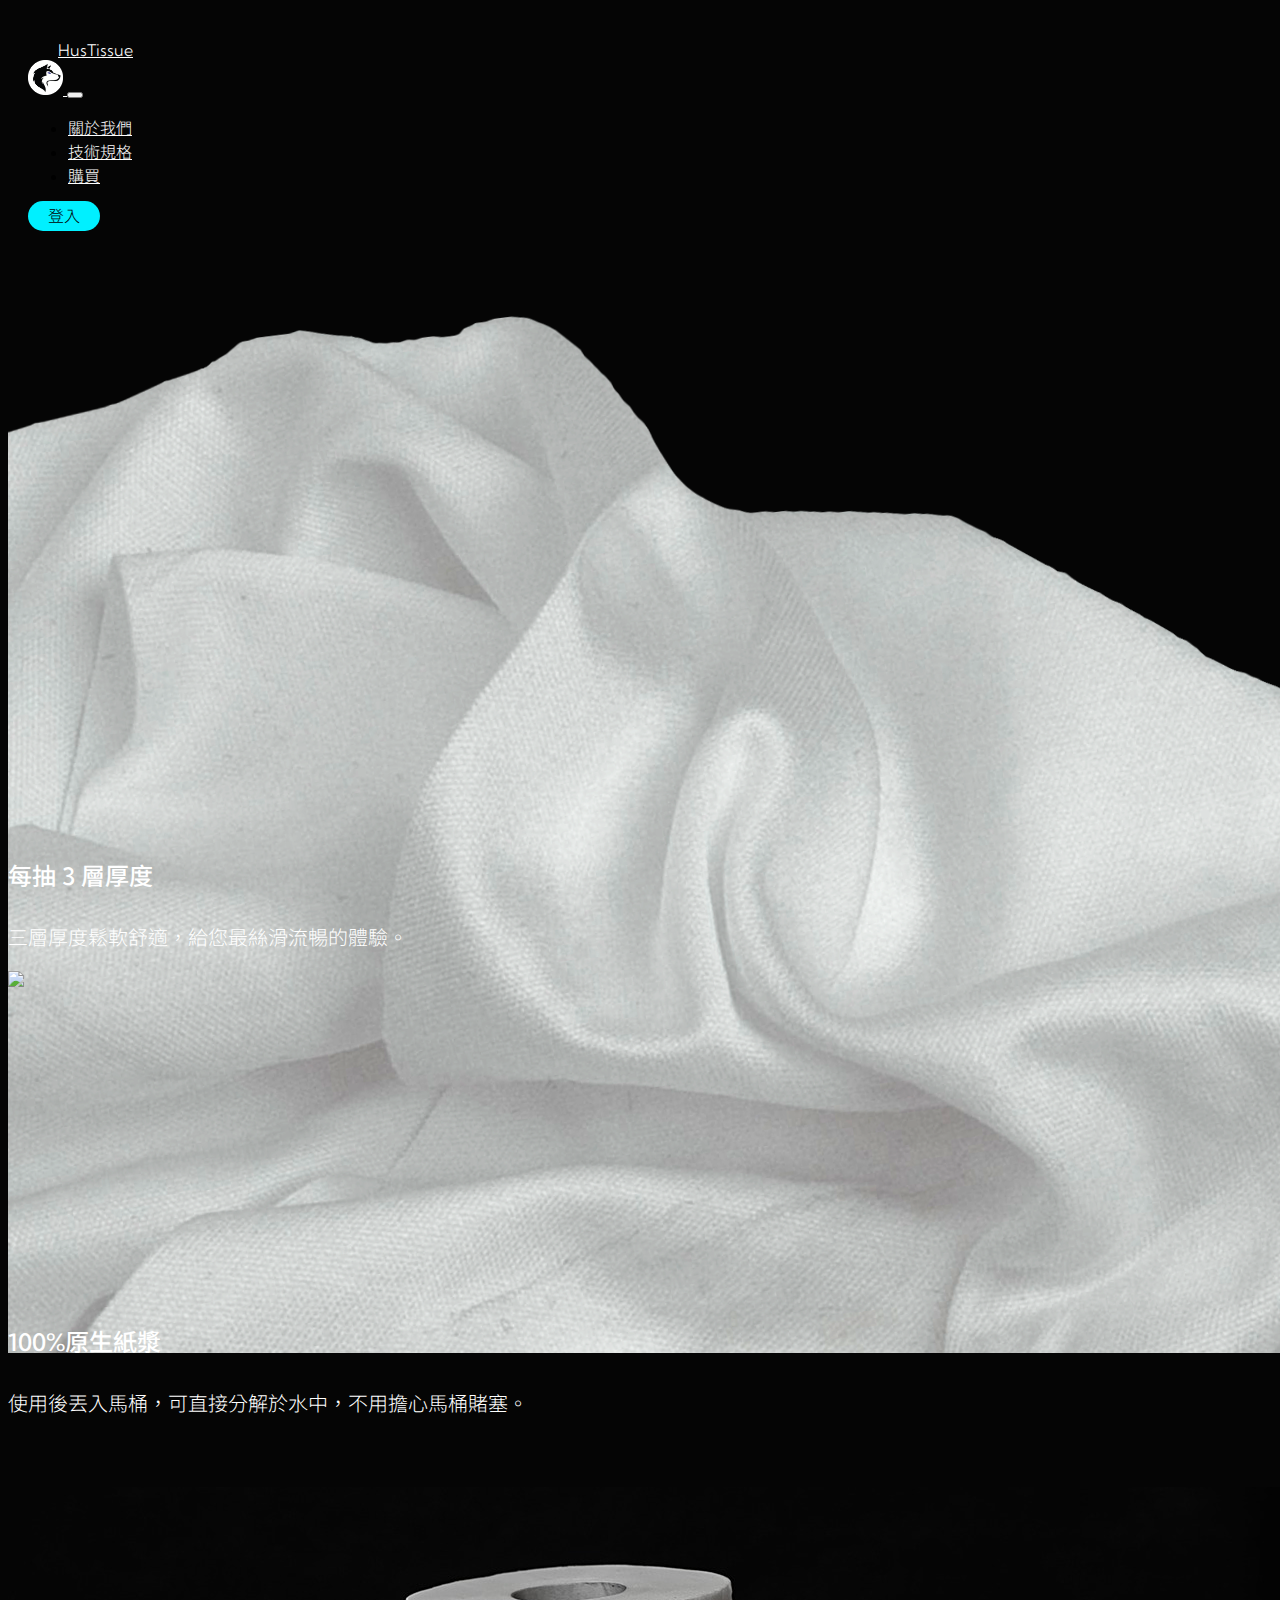
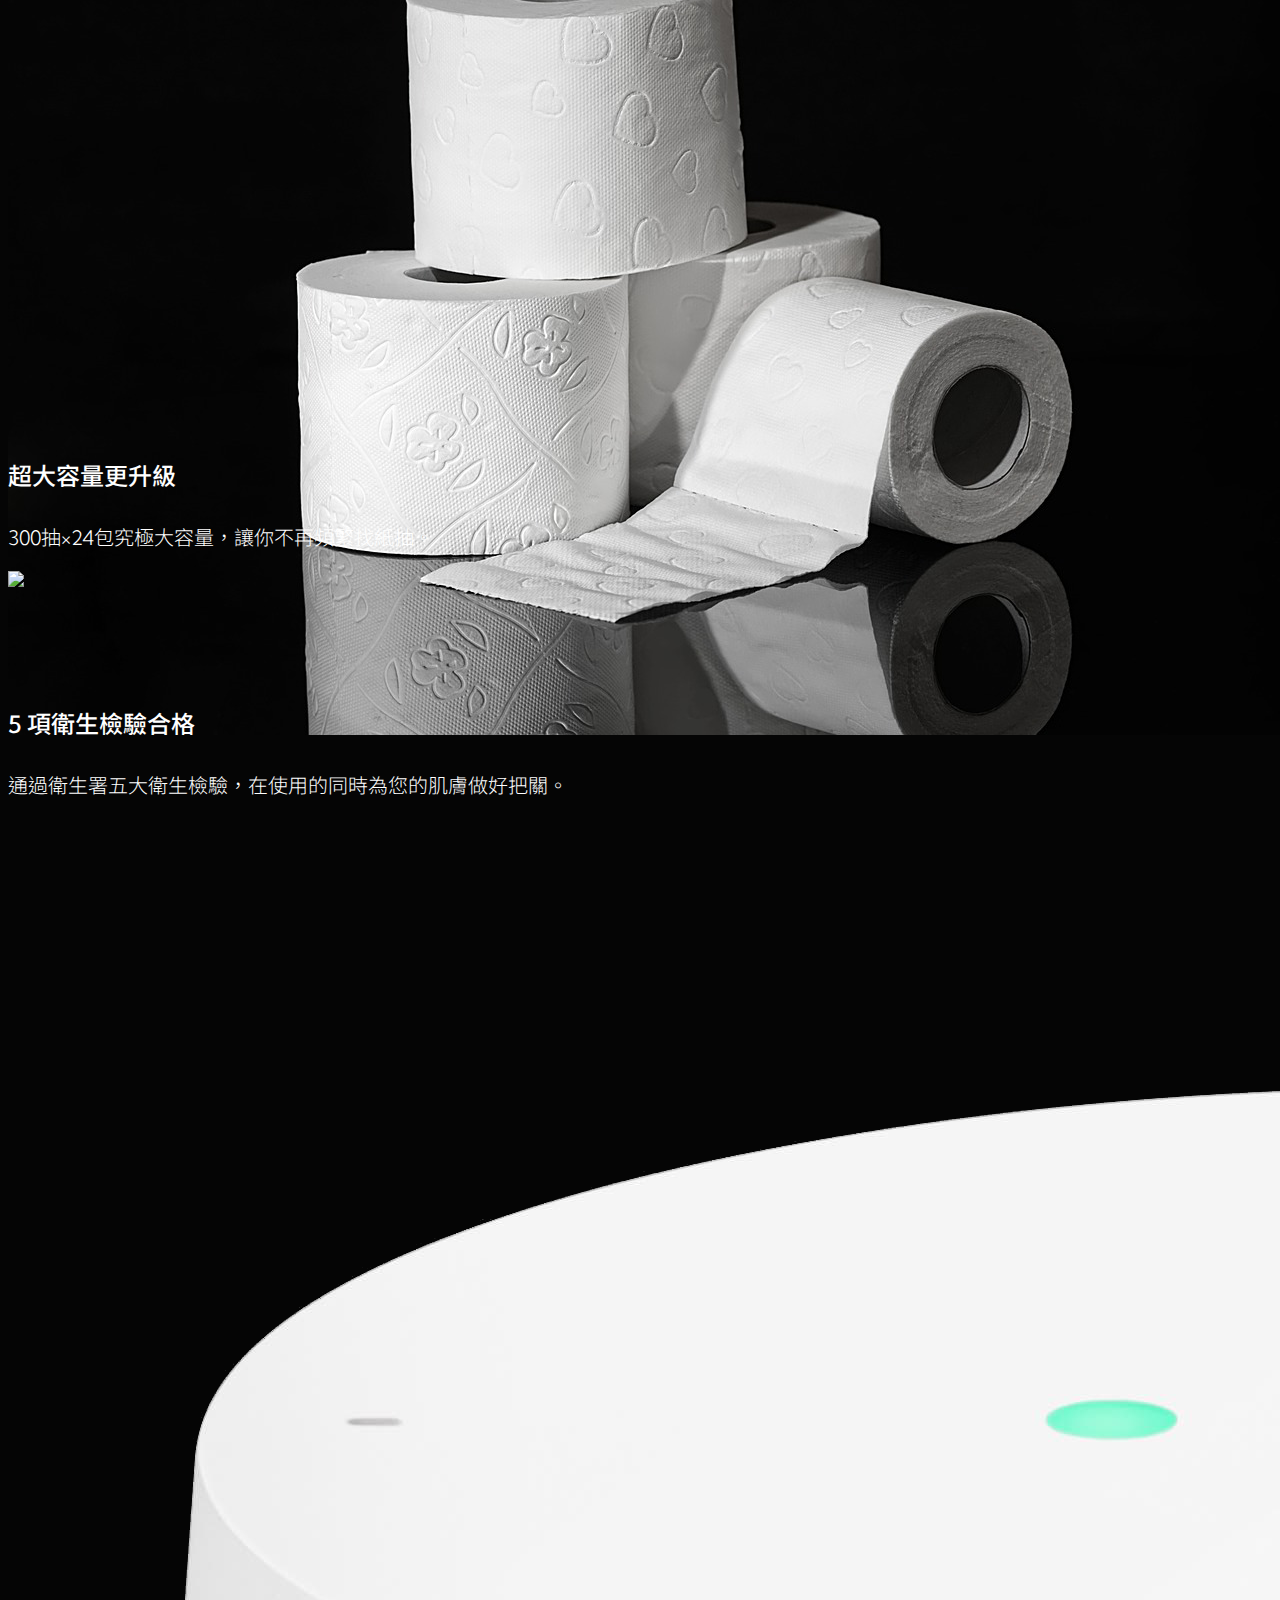
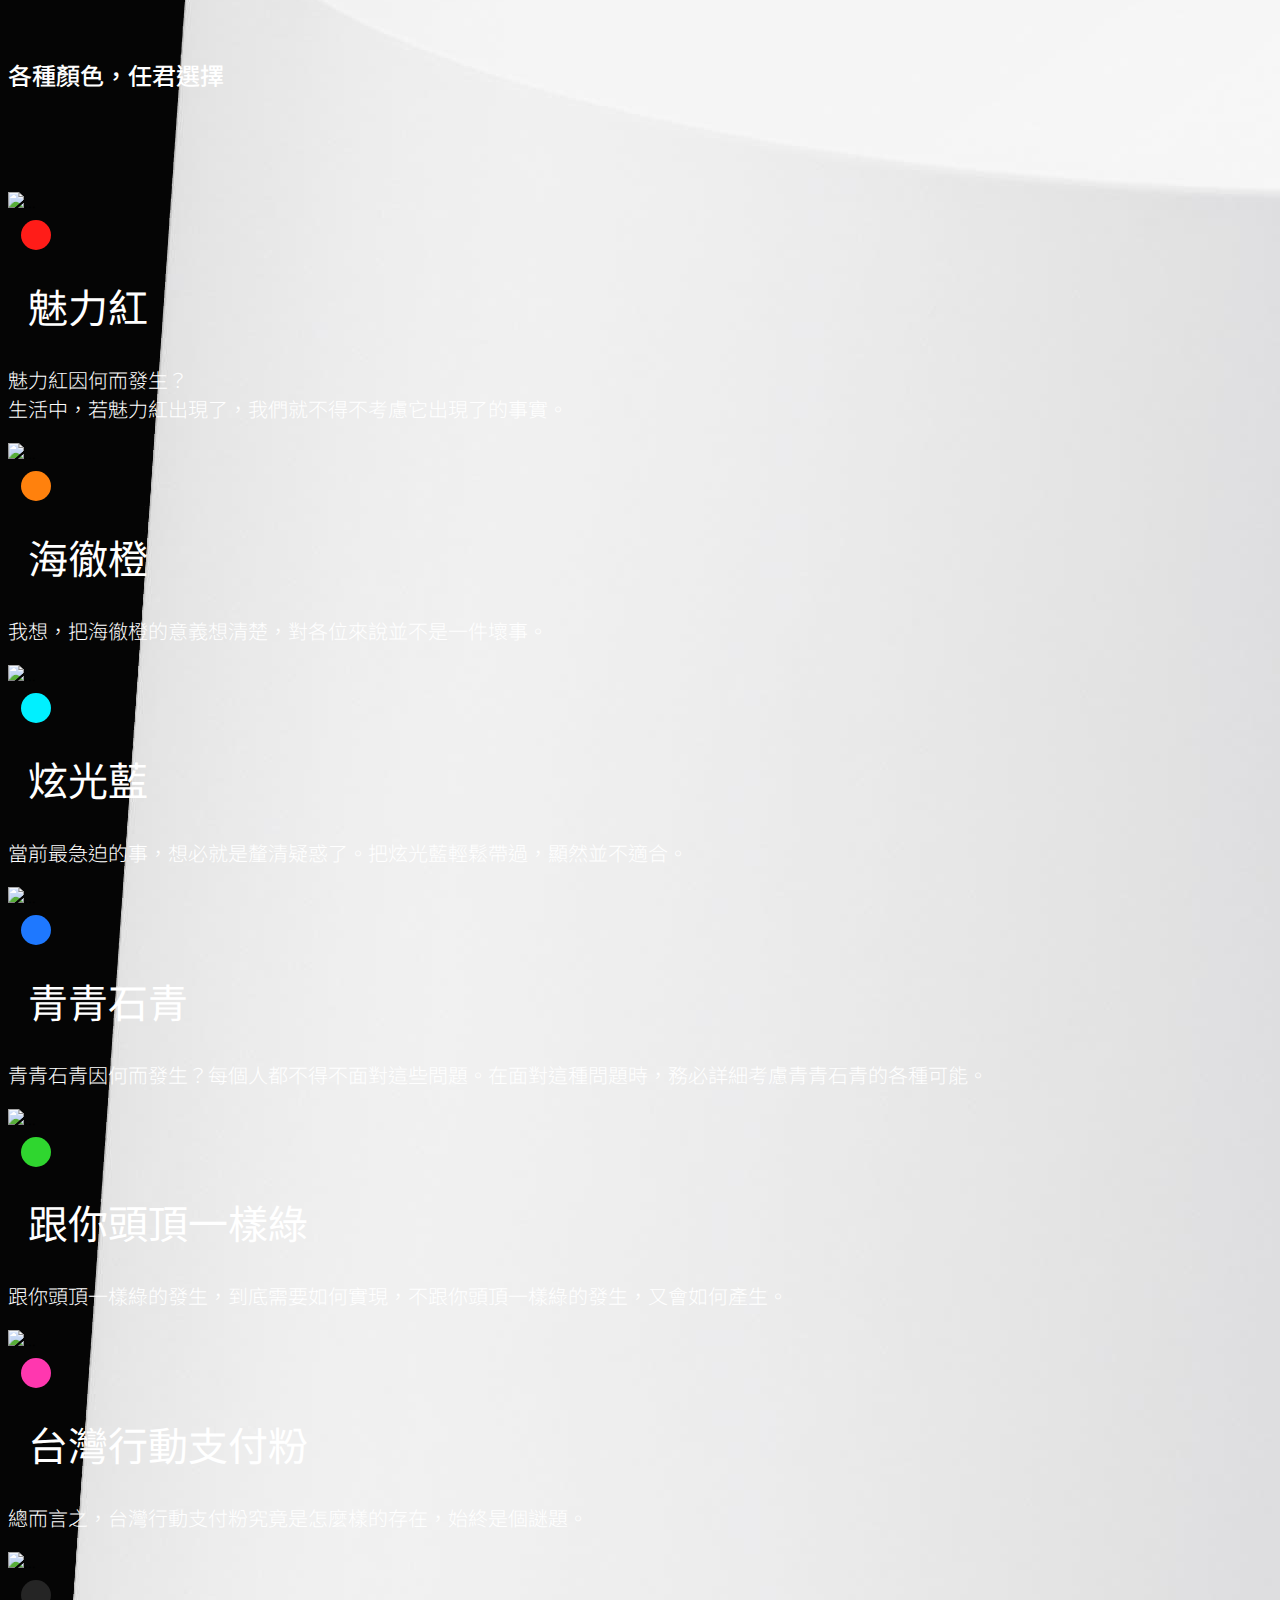
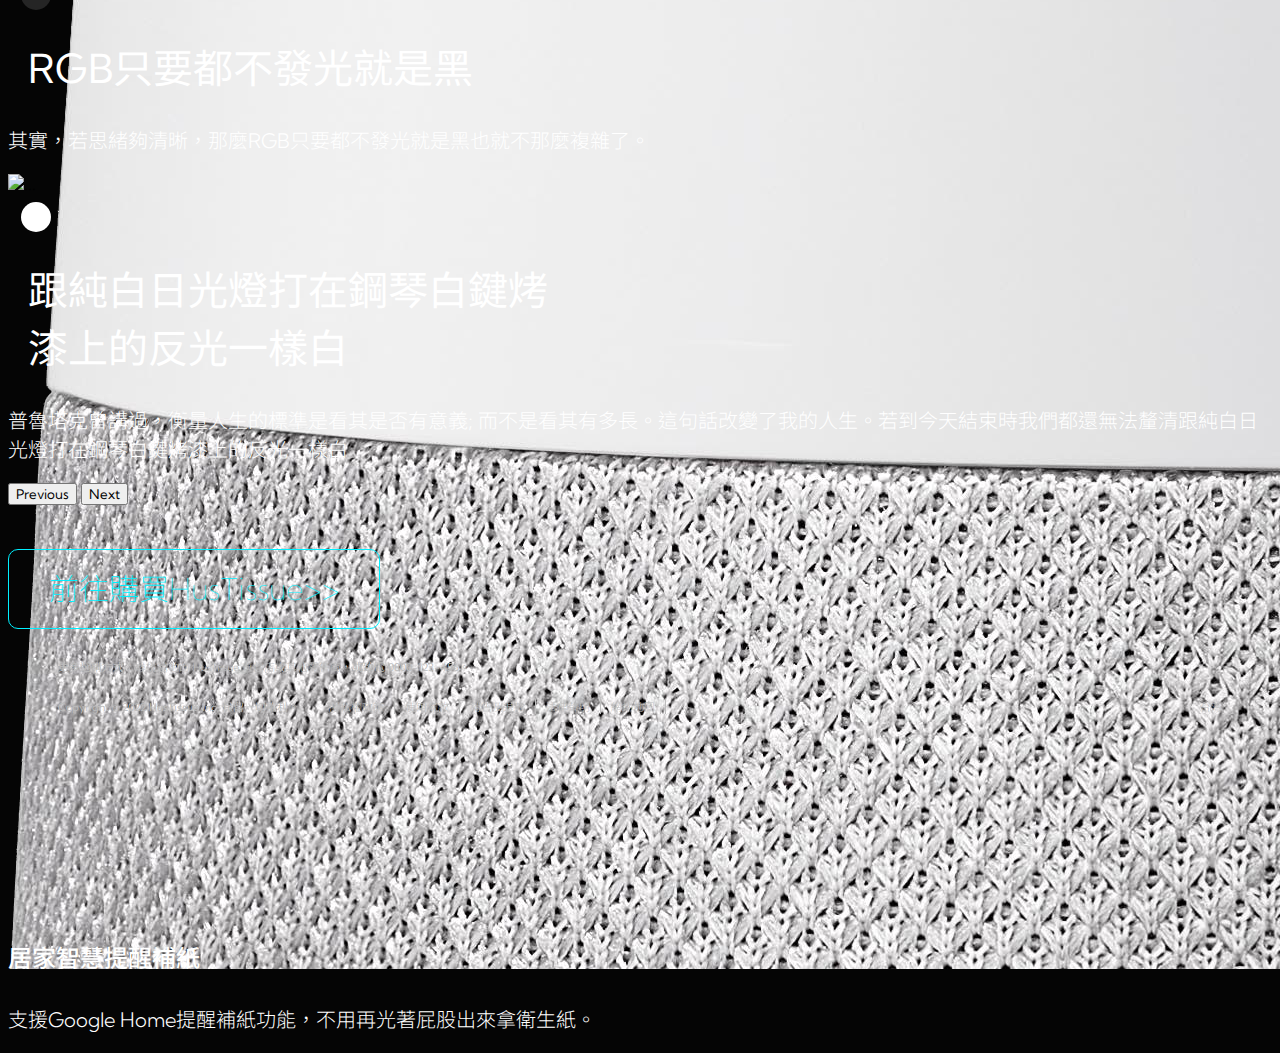
==== index.html @ 0da390f2 "Initial commit" ====
<!doctype html>
<html lang="tw">

<head>
    <title>HusTissue</title>
    <!-- Required meta tags -->
    <meta charset="utf-8">
    <meta name="viewport" content="width=device-width, initial-scale=1, shrink-to-fit=no">

    <!-- Bootstrap CSS v5.0.2 -->
    <link rel="stylesheet" href="https://cdn.jsdelivr.net/npm/bootstrap@5.0.2/dist/css/bootstrap.min.css"
        integrity="sha384-EVSTQN3/azprG1Anm3QDgpJLIm9Nao0Yz1ztcQTwFspd3yD65VohhpuuCOmLASjC" crossorigin="anonymous">

    <link rel="stylesheet" href="/src/style.css">
    <link href="https://unpkg.com/material-components-web@latest/dist/material-components-web.min.css" rel="stylesheet">
    <script src="https://unpkg.com/material-components-web@latest/dist/material-components-web.min.js"></script>

    <script src="hide-navbar.js"></script>
</head>

<body class="bg-dark">

    <!-- Bootstrap JavaScript Libraries -->
    <script src="https://cdn.jsdelivr.net/npm/@popperjs/core@2.9.2/dist/umd/popper.min.js"
        integrity="sha384-IQsoLXl5PILFhosVNubq5LC7Qb9DXgDA9i+tQ8Zj3iwWAwPtgFTxbJ8NT4GN1R8p"
        crossorigin="anonymous"></script>
    <script src="https://cdn.jsdelivr.net/npm/bootstrap@5.0.2/dist/js/bootstrap.min.js"
        integrity="sha384-cVKIPhGWiC2Al4u+LWgxfKTRIcfu0JTxR+EQDz/bgldoEyl4H0zUF0QKbrJ0EcQF"
        crossorigin="anonymous"></script>

    <!-- <div class="container"> -->
    <nav id="navbar" class="navbar navbar-expand-sm navbar-dark bg-dark  ">
        <div class="container-fluid">
            <a class="navbar-brand d-flex align-items-center flex-row-reverse " href="/index.html">
                <div class="padding-left">HusTissue</div>
                <img src="/src/image/logo.png" width="35" height="35" class="d-inline-block align-text-top ">
            </a>
            <button class="navbar-toggler" type="button" data-bs-toggle="collapse" data-bs-target="#navbarNavAltMarkup"
                aria-controls="navbarNavAltMarkup" aria-expanded="false" aria-label="Toggle navigation">
                <span class="navbar-toggler-icon"></span>
            </button>
            <form class="d-flex">
                <div class="collapse navbar-collapse" id="navbarNavAltMarkup">
                    <ul class="navbar-nav">

                        <li class="nav-item">
                            <a class="nav-link active" href="/about-us.html">關於我們</a>
                        </li>
                        <li class="nav-item">
                            <a class="nav-link active" href="/tech.html">技術規格</a>
                        </li>
                        <li class="nav-item">
                            <a class="nav-link active" href="/buy.html">購買</a>
                        </li>
                    </ul>
                    <a class="btn-coolest" href="/login.html">登入</a>
                </div>
            </form>
        </div>
    </nav>


    <!-- main body -->
    <section id="page1" class="page">
        <div class="p-5 bg-dark">
            <!-- <div class="container"> -->
            <div class="row ">
                <h1 class="display-3 text-center">庶民享受，尊爵不凡</h1>
                <div class="col-8 offset-2">

                    <img src="src/image/main.png" class="img-fluid">
                </div>
            </div>
            <!-- </div> -->
        </div>
    </section>

    <section id="page2" class="page">
        <div class="bg-dark">
            <div class="container-fluid nopadding">
                <div class="row nopadding height-500px">
                    <div class="col-7 nopadding vertical-mid">
                        <img src="src/image/toilet-paper-2.png" class="img-fluid">
                    </div>
                    <div class="col-4 vertical-mid">
                        <div>
                            <h2 class="display-5 ">100%原生紙漿</h2>
                            <p>使用後丟入馬桶，可直接分解於水中，不用擔心馬桶賭塞。</p>
                        </div>

                    </div>
                </div>
            </div>
        </div>
    </section>

    <section id="page3" class="page">
        <div class="bg-dark">
            <div class="container-fluid nopadding">
                <div class="row nopadding height-500px">
                    <div class="col-4 offset-1 vertical-mid">
                        <div>
                            <h2 class="display-5 ">每抽 3 層厚度</h2>
                            <p>三層厚度鬆軟舒適，給您最絲滑流暢的體驗。</p>

                        </div>
                    </div>
                    <div class="col-7 nopadding vertical-mid">
                        <img src="src/image/toilet-paper-3.png" class="img-fluid">

                    </div>
                </div>
            </div>
        </div>
    </section>

    <section id="page4" class="page">
        <div class="bg-dark">
            <div class="container-fluid nopadding">
                <div class="row nopadding height-500px">
                    <div class="col-7 nopadding vertical-mid">
                        <img src="src/image/toilet-paper-1.jpg" class="img-fluid">

                    </div>
                    <div class="col-4 vertical-mid">
                        <div>

                            <h2 class="display-5 ">5 項衛生檢驗合格</h2>
                            <p>通過衛生署五大衛生檢驗，在使用的同時為您的肌膚做好把關。</p>
                        </div>

                    </div>
                </div>
            </div>
        </div>
    </section>

    <section id="page5" class="page">
        <div class="bg-dark">
            <div class="container-fluid nopadding">
                <div class="row nopadding height-500px">
                    <div class="col-4 offset-1 vertical-mid">
                        <div>

                            <h2 class="display-5 ">超大容量更升級</h2>
                            <p>300抽×24包究極大容量，讓你不再頻繁找紙抽。</p>
                        </div>

                    </div>
                    <div class="col-7 nopadding vertical-mid">
                        <img src="src/image/toilet-paper-3.png" class="img-fluid">

                    </div>
                </div>
            </div>
        </div>
    </section>

    <section id="page6" class="page">
        <div class="bg-dark">
            <div class="container-fluid ">
                <div class="row height-500px">
                    <div class="col-3 offset-2 vertical-mid">
                        <img src="src/image/google-home-half.png" class="img-fluid">

                    </div>
                    <div class="col-4 offset-1 vertical-mid">
                        <div>

                            <h2 class="display-5 ">居家智慧提醒補紙</h2>
                            <p>支援Google Home提醒補紙功能，不用再光著屁股出來拿衛生紙。</p>
                        </div>

                    </div>
                </div>
            </div>
        </div>
    </section>


    <section id="page7" class="page">
        <div class="container">
            <div class="row">
                <div class="col-12">
                    <h2 class="display-4 text-center" style="margin-bottom: 100px; ">各種顏色，任君選擇</h2>

                </div>
                <div class="col-12 ">
                    <!-- <h2 class="display-5 text-center" style="margin-bottom: 30px;">各種顏色，任君選擇</h2> -->

                    <div id="carouselExampleControlsNoTouching" class="carousel slide" data-bs-touch="false"
                        data-bs-interval="false">

                        <div class="carousel-inner">
                            <!-- item-1 -->
                            <div class="carousel-item active">
                                <div class="container-fluid">
                                    <div class="row ">
                                        <div class="col-4 offset-1">
                                            <img src="src/image/_2.png" height="200px" class="d-block " alt="..."
                                                style="margin: auto;">

                                        </div>
                                        <div class="col-5 offset-1">
                                            <div>
                                                <div class="d-flex align-items-center">
                                                    <div class="circle color-red"></div>
                                                    <h1 class="display-5 my-h1">魅力紅</h1>
                                                </div>
                                                <p>魅力紅因何而發生？<br>
                                                    生活中，若魅力紅出現了，我們就不得不考慮它出現了的事實。</p>
                                            </div>
                                        </div>
                                    </div>
                                </div>
                            </div>

                            <!-- item-2 -->
                            <div class="carousel-item">
                                <div class="container-fluid">
                                    <div class="row ">
                                        <div class="col-4 offset-1">
                                            <img src="src/image/_1.png" height="200px" class="d-block " alt="..."
                                                style="margin: auto;">

                                        </div>
                                        <div class="col-5 offset-1">
                                            <div>
                                                <div class="d-flex align-items-center">
                                                    <div class="circle color-org"></div>
                                                    <h1 class="display-5 my-h1">海徹橙</h1>
                                                </div>
                                                <p>我想，把海徹橙的意義想清楚，對各位來說並不是一件壞事。</p>
                                            </div>
                                        </div>
                                    </div>
                                </div>
                            </div>

                            <!-- item-3 -->
                            <div class="carousel-item">
                                <div class="container-fluid">
                                    <div class="row ">
                                        <div class="col-4 offset-1">
                                            <img src="src/image/_3.png" height="200px" class="d-block " alt="..."
                                                style="margin: auto;">

                                        </div>
                                        <div class="col-5 offset-1">
                                            <div>
                                                <div class="d-flex align-items-center">
                                                    <div class="circle color-cyan"></div>
                                                    <h1 class="display-5 my-h1">炫光藍</h1>
                                                </div>
                                                <p>當前最急迫的事，想必就是釐清疑惑了。把炫光藍輕鬆帶過，顯然並不適合。</p>
                                            </div>
                                        </div>
                                    </div>
                                </div>
                            </div>

                            <!-- item-4 -->
                            <div class="carousel-item">
                                <div class="container-fluid">
                                    <div class="row ">
                                        <div class="col-4 offset-1">
                                            <img src="src/image/_4.png" height="200px" class="d-block " alt="..."
                                                style="margin: auto;">

                                        </div>
                                        <div class="col-5 offset-1">
                                            <div>
                                                <div class="d-flex align-items-center">
                                                    <div class="circle color-blue"></div>
                                                    <h1 class="display-5 my-h1">青青石青</h1>
                                                </div>
                                                <p>青青石青因何而發生？每個人都不得不面對這些問題。在面對這種問題時，務必詳細考慮青青石青的各種可能。</p>
                                            </div>
                                        </div>
                                    </div>
                                </div>
                            </div>

                            <!-- item-5 -->
                            <div class="carousel-item">
                                <div class="container-fluid">
                                    <div class="row ">
                                        <div class="col-4 offset-1">
                                            <img src="src/image/_5.png" height="200px" class="d-block " alt="..."
                                                style="margin: auto;">

                                        </div>
                                        <div class="col-6">
                                            <div>
                                                <div class="d-flex align-items-center">
                                                    <div class="circle color-green"></div>
                                                    <h1 class="display-5 my-h1">跟你頭頂一樣綠</h1>
                                                </div>
                                                <p>跟你頭頂一樣綠的發生，到底需要如何實現，不跟你頭頂一樣綠的發生，又會如何產生。</p>
                                            </div>
                                        </div>
                                    </div>
                                </div>
                            </div>

                            <!-- item-6 -->
                            <div class="carousel-item">
                                <div class="container-fluid">
                                    <div class="row ">
                                        <div class="col-4 offset-1">
                                            <img src="src/image/_6.png" height="200px" class="d-block " alt="..."
                                                style="margin: auto;">

                                        </div>
                                        <div class="col-6">
                                            <div>
                                                <div class="d-flex align-items-center">
                                                    <div class="circle color-pink"></div>
                                                    <h1 class="display-5 my-h1">台灣行動支付粉</h1>
                                                </div>
                                                <p>總而言之，台灣行動支付粉究竟是怎麼樣的存在，始終是個謎題。</p>
                                            </div>
                                        </div>
                                    </div>
                                </div>
                            </div>

                            <!-- item-7 -->
                            <div class="carousel-item">
                                <div class="container-fluid">
                                    <div class="row ">
                                        <div class="col-4 offset-1">
                                            <img src="src/image/_8.png" height="200px" class="d-block " alt="..."
                                                style="margin: auto;">

                                        </div>
                                        <div class="col-6">
                                            <div>
                                                <div class="d-flex align-items-center">
                                                    <div class="circle color-black"></div>
                                                    <h1 class="display-5 my-h1">RGB只要都不發光就是黑</h1>
                                                </div>
                                                <p>其實，若思緒夠清晰，那麼RGB只要都不發光就是黑也就不那麼複雜了。</p>
                                            </div>
                                        </div>
                                    </div>
                                </div>
                            </div>

                            <!-- item-8 -->
                            <div class="carousel-item">
                                <div class="container-fluid">
                                    <div class="row ">
                                        <div class="col-4 offset-1">
                                            <img src="src/image/_7.png" height="200px" class="d-block " alt="..."
                                                style="margin: auto;">

                                        </div>
                                        <div class="col-6">
                                            <div>
                                                <div class="d-flex align-items-center">
                                                    <div class="circle color-white"></div>
                                                    <h1 class="display-5 my-h1">跟純白日光燈打在鋼琴白鍵烤漆上的反光一樣白</h1>
                                                </div>
                                                <p>普魯塔克曾講過，衡量人生的標準是看其是否有意義;
                                                    而不是看其有多長。這句話改變了我的人生。若到今天結束時我們都還無法釐清跟純白日光燈打在鋼琴白鍵烤漆上的反光一樣白</p>
                                            </div>
                                        </div>
                                    </div>
                                </div>
                            </div>
                        </div>

                        <button class="carousel-control-prev" type="button"
                            data-bs-target="#carouselExampleControlsNoTouching" data-bs-slide="prev">
                            <span class="carousel-control-prev-icon" aria-hidden="true"></span>
                            <span class="visually-hidden">Previous</span>
                        </button>

                        <button class="carousel-control-next" type="button"
                            data-bs-target="#carouselExampleControlsNoTouching" data-bs-slide="next">
                            <span class="carousel-control-next-icon" aria-hidden="true"></span>
                            <span class="visually-hidden">Next</span>
                        </button>
                    </div>
                </div>
            </div>
        </div>
    </section>


    <div class="Form--div"></div>
    <div class="Form--div"></div>

    <section id="maimaimai" class="">
        <div class="row nopadding">
            <div class="col-8 offset-2 d-flex justify-content-center">

                <a class="btn-coolest" href="/buy.html">前往購買HusTissue>></a>
            </div>
        </div>
    </section>

    <section id="footer" class="container">
        <div class="row">
            <div class="col-12  footer">
                <div class="footer-shop" x-ms-format-detection="none">
                    更多選購方式：<a href="#" data-analytics-title="find an apple store">尋找當地的 HusTissue 直營店</a>或<a href="#"
                        data-analytics-title="other retailers or resellers" data-analytics-exit-link="">其他零售商</a>，<span
                        class="nowrap">或致電 0800-123-456。</span>
                </div>
                <div class="footer-locale">
                    <a class="ac-gf-footer-locale-link" href="#" title="選擇你的國家或地區" aria-label="台灣. 選擇你的國家或地區"
                        data-analytics-title="choose your country">台灣</a>
                </div>
                <div class="footer-legal">
                    <div class="footer-legal-copyright">Copyright © 2022 HusTissue Inc. 保留一切權利。</div>
                    <div class="footer-legal-links">
                        <a class="footer-legal-link" href="/tw/legal/privacy/">隱私權政策</a>
                        <a class="footer-legal-link" href="/tw/legal/internet-services/terms/site.html">使用條款</a>
                        <a class="footer-legal-link" href="/tw/shop/goto/help/sales_refunds">銷售及退款</a>
                        <a class="footer-legal-link" href="/tw/legal/">法律聲明</a>
                        <a class="footer-legal-link" href="/tw/sitemap/">網站地圖</a>
                    </div>
                </div>
            </div>
        </div>
    </section>
    <!-- </div> -->

</body>

</html>
---- src/style.css ----
@import url('https://fonts.googleapis.com/css2?family=Jost:wght@300;400;700&family=Kumbh+Sans&family=Noto+Sans+TC:wght@100;300;500;700&display=swap');

* {
    font-family: 'Jost', 'Noto Sans TC', sans-serif;
    font-family: 'Kumbh Sans', 'Noto Sans TC', sans-serif;
}

.bg-dark {
    background-color: #050505 !important;
}


.h1,
.h2,
.h3,
.h4,
.h5,
.h6,
h1,
h2,
h3,
h4,
h5,
h6,
a {
    color: white;
    font-weight: 300;
}

h1 {
    font-weight: 400 !important;
}

h2 {
    font-weight: 500 !important;
}

p {
    font-weight: 300 !important;
}

.logo-font {
    font-family: 'Kumbh Sans', sans-serif;
    /* font-size: large;     */
}

.color-red {
    background-color: #ff1c18 !important;
}

.color-org {
    background-color: #FF810D !important;
}

.color-pink {
    background-color: #FF37AF !important;
}

.color-green {
    background-color: #2FD62F !important;
}

.color-blue {
    background-color: #1E78FF !important;
}

.color-cyan {
    background-color: #00F0FF !important;
}

.color-black {
    background-color: #252525 !important;
}

.color-white {
    background-color: #FFFFFF !important;
}

.scrolled-down {
    transform: translateY(-100%);
    transition: all 0.3s ease-in-out;
}

.scrolled-up {
    transform: translateY(0);
    transition: all 0.3s ease-in-out;
}

.btn {
    border-radius: 50px;
}

.no-pic {
    background-color: #bdbdbd;
    height: 200px;
    width: 100%;
    text-align: center;
    font-weight: 600;
    font-size: 50px;
    line-height: 200px
}

.navbar .navbar-brand {
    padding-left: 10px;
}

.navbar .padding-left {
    padding-left: 30px;
}

.navbar .margin-left {
    margin-left: 20px;
}

.navbar {
    padding: 20px;
}

#navbar {
    position: fixed;
    top: 0;
    width: 100%;
    transition: top 0.3s;
}

.nav-item {
    /* margin-left: 10px; */
    /* padding-right: 10px; */
    margin-right: 20px;
}

.btn-coolest,
.btn-coolest:hover {
    /* background: linear-gradient(to top left, #B822FF, #00F0FF); */
    background: #00F0FF;
    padding: 5px 20px;
    border-radius: 30px;
    border: none;
    text-align: center;
    color: #000000;

    text-decoration: none;
}

.btn-coolest:hover {

    box-shadow: 0 0 55px rgba(3, 161, 172, 1);
}

.nopadding {
    padding: 0 !important;
    margin: 0 !important;
}

.page {
    margin-top: 100px;
    /* height: 70vh; */
}

.page .height-500px {
    height: 500px;
}

.page-head {
    margin-top: 170px;
    /* height: 1000px; */
}

.page .vertical-mid {
    display: flex;
    align-items: center;
}

.page h2 {
    margin-top: -30px;
    color: #FFFFFF;
    font-weight: 600;
    /* font-size: 25pt; */
}

.page p {
    margin-top: 30px;
    color: #FFFFFF;
    font-size: 20px;
}

#page7 .circle {
    height: 30px !important;
    width: 30px !important;
    margin: 8px 13px;
    background-color: #00F0FF;
    border-radius: 50%;
    vertical-align: text-top;
}

#page7 .my-h1 {
    margin-bottom: 0px;
    margin-left: 20px;
    max-width: 540px;
    font-size: 2.5rem !important;
}

.carousel-control-next {
    right: -40px;
}

.carousel-control-prev {
    left: -40px;
}

.footer {
    font-size: 8pt;
    color: #bdbdbd;
    /* margin-top: 100px; */
    padding: 50px;
}

.footer a {
    text-decoration: none;
    color: #bdbdbd;
}

.footer-shop {
    margin-bottom: 10px;
    padding-bottom: 12px;
    border-bottom: 1px solid #bdbdbd;
}

.footer-legal {
    position: relative;
    top: -3px;
    z-index: 1;
}

.footer-legal-copyright {
    margin-right: 30px;
    float: left;
    margin-top: 5px;
}

.footer-legal-link {
    border-right: 1px solid #bdbdbd;
    margin-right: 7px;
    padding-right: 10px;
    display: inline-block;
    margin-top: 5px;
    white-space: nowrap;
}

.footer-locale {
    float: right;
    margin-top: 5px;
    position: relative;
    top: -3px;
    z-index: 2;
    white-space: nowrap;
}

.new {
    color: #E25454;
}

.shape {
    margin: 35px 0px;
    color: #FFFFFF;
    font-weight: 600;
    font-size: 20pt;
}

.buy-h2 {
    margin: 13px 0px;
    color: #FFFFFF;
    font-weight: 600;
    font-size: 30pt;
}

.button-container {
    display: flex;
    flex-wrap: wrap;
}

.buy .button {
    position: relative;
    background:
        linear-gradient(#050505 0 0) padding-box,
        linear-gradient(to top left, #B822FF, #00F0FF) border-box;
    margin-right: 20px;
    margin-bottom: 20px;
    /* padding: 20px; */
    border: 1px solid transparent;
    border-radius: 20px;
    height: 180px;
    width: 180px;
}

.buy .button h5 {
    position: absolute;
    left: 23px;
    top: 30px;
    width: 140px;
    color: #FFFFFF;
    font-weight: 600;
    font-size: 16pt;
    text-align: left;
}

.buy .button p {
    position: absolute;
    margin: 0px 0px;
    left: 23px;
    right: 20px;
    bottom: 30px;
    color: #FFFFFF;
    font-weight: 300;
    font-size: 11pt;
    text-align: left;
}

.buy .imgbox {
    height: 200px;
    /* margin: auto; */
    display: flex;
    justify-content: center;
    
}

#imgbox-img{
    bottom: 0px;
    align-self: center;
}

.color-panel {
    padding: 0px;
    position: relative;
    top: 70px;
    width: 100%;
    /* display: flex; */
}

.color-panel .panel-row {
    display: flex;
    justify-content: center;
    flex-wrap: nowrap;
}

.color-panel .circle-round{
    height: 38px ;
    width: 38px ;
    margin: 8px 13px;
    border-radius: 50%;
    border: 2px solid;
    border-color: #FFFFFF;
    display: flex;
    justify-content: center;
    align-items: center;
    visibility: hidden;
}

.color-panel .circle {
    /* height: 30px !important;
    width: 30px !important; */
    padding: 14px;
    /* margin: 8px 13px; */
    background-color: none;
    border-radius: 50%;
    
    visibility: visible;
}

/* .color-panel .circle:hover {
    border: 1px solid;
    border-color: #FFFFFF;
} */


/* #TextField-Email{
    margin-top: 30px;
} */


.Form {
    width: 500px;
    /* background-color: darkgrey; */
    /* padding: 50px; */
    border-radius: 5px;
    margin: 0 auto;
    padding: 10px;
    justify-content: center;

    /* color: #FFFFFF; */

}

.Form img {
    margin: 20px 0px;
    width: 100px;
    height: 100px;
}

.Form--input {
    width: 100%;
    color: #FFFFFF
}

.Form--div {
    height: 30px;
}

.about-us img {
    border-radius: 50%;
}

.about-us-page1 {
    height: 100vh;
    /* background-color: #bdbdbd; */
}

.about-us-page1 p {
    font-size: 30px;
    font-weight: 700;
}

.about-us-pageN {
    height: 40vh;
}

#about-us-pageN h4 {
    font-size: 40px;
    font-weight: 500;
    margin-top: 30px;
}

#about-us-pageN h6 {
    font-size: 15px;
    font-weight: 300;
    margin: 5px 8px 5px 8px;
    /* margin-top: 10px;
    margin-left: 8px;
    margin-right: 8px; */

    background: #00F0FF;
    padding: 5px 15px;
    border-radius: 30px;
    border: none;
    text-align: center;
    color: #000000;

    text-decoration: none;
}

#about-us-pageN p {
    font-size: 17px;
    font-weight: 100 !important;
    margin-top: 25px;
    text-align: center;
}

.myCard {
    width: 360px;
    margin: 0px 20px;
}

/* #about-us-page3 .container{
    position: relative;
} */

#about-us-page3 .right-item {
    margin-top: 220px;
}

#about-us-page3 h4 {
    font-size: 40px;
    font-weight: 500;
    margin-top: 30px;
}

#about-us-page3 p {
    font-size: 19px;
    font-weight: 100 !important;
    margin-top: 25px;
    text-align: center;
}

.no-border-radius {
    border-radius: 0% !important;
}


#about-us-page4 p {
    font-size: 19px;
    font-weight: 100 !important;
    margin-top: 25px;
    /* text-align: center; */
}

#maimaimai .btn-coolest {
    position: relative;
    background: none;
    padding: 20px 40px;
    margin: 30px 0px;
    border: 1px solid;
    border-radius: 10px;
    border-color: #00F0FF;
    text-align: center;
    font-size: 30px;
    font-weight: 100;
    color: #00F0FF;
}

/* .button {
    text-decoration: none;
    color: rgba(255, 255, 255, 0.8);
    background: rgb(145, 92, 182);
    padding: 15px 40px;
    border-radius: 4px;
    font-weight: normal;
    text-transform: uppercase;
    transition: all 0.2s ease-in-out;
  }
   */
.glow-button:hover {
    color: rgba(255, 255, 255, 1);
    box-shadow: 0 5px 15px rgba(145, 92, 182, .4);
}
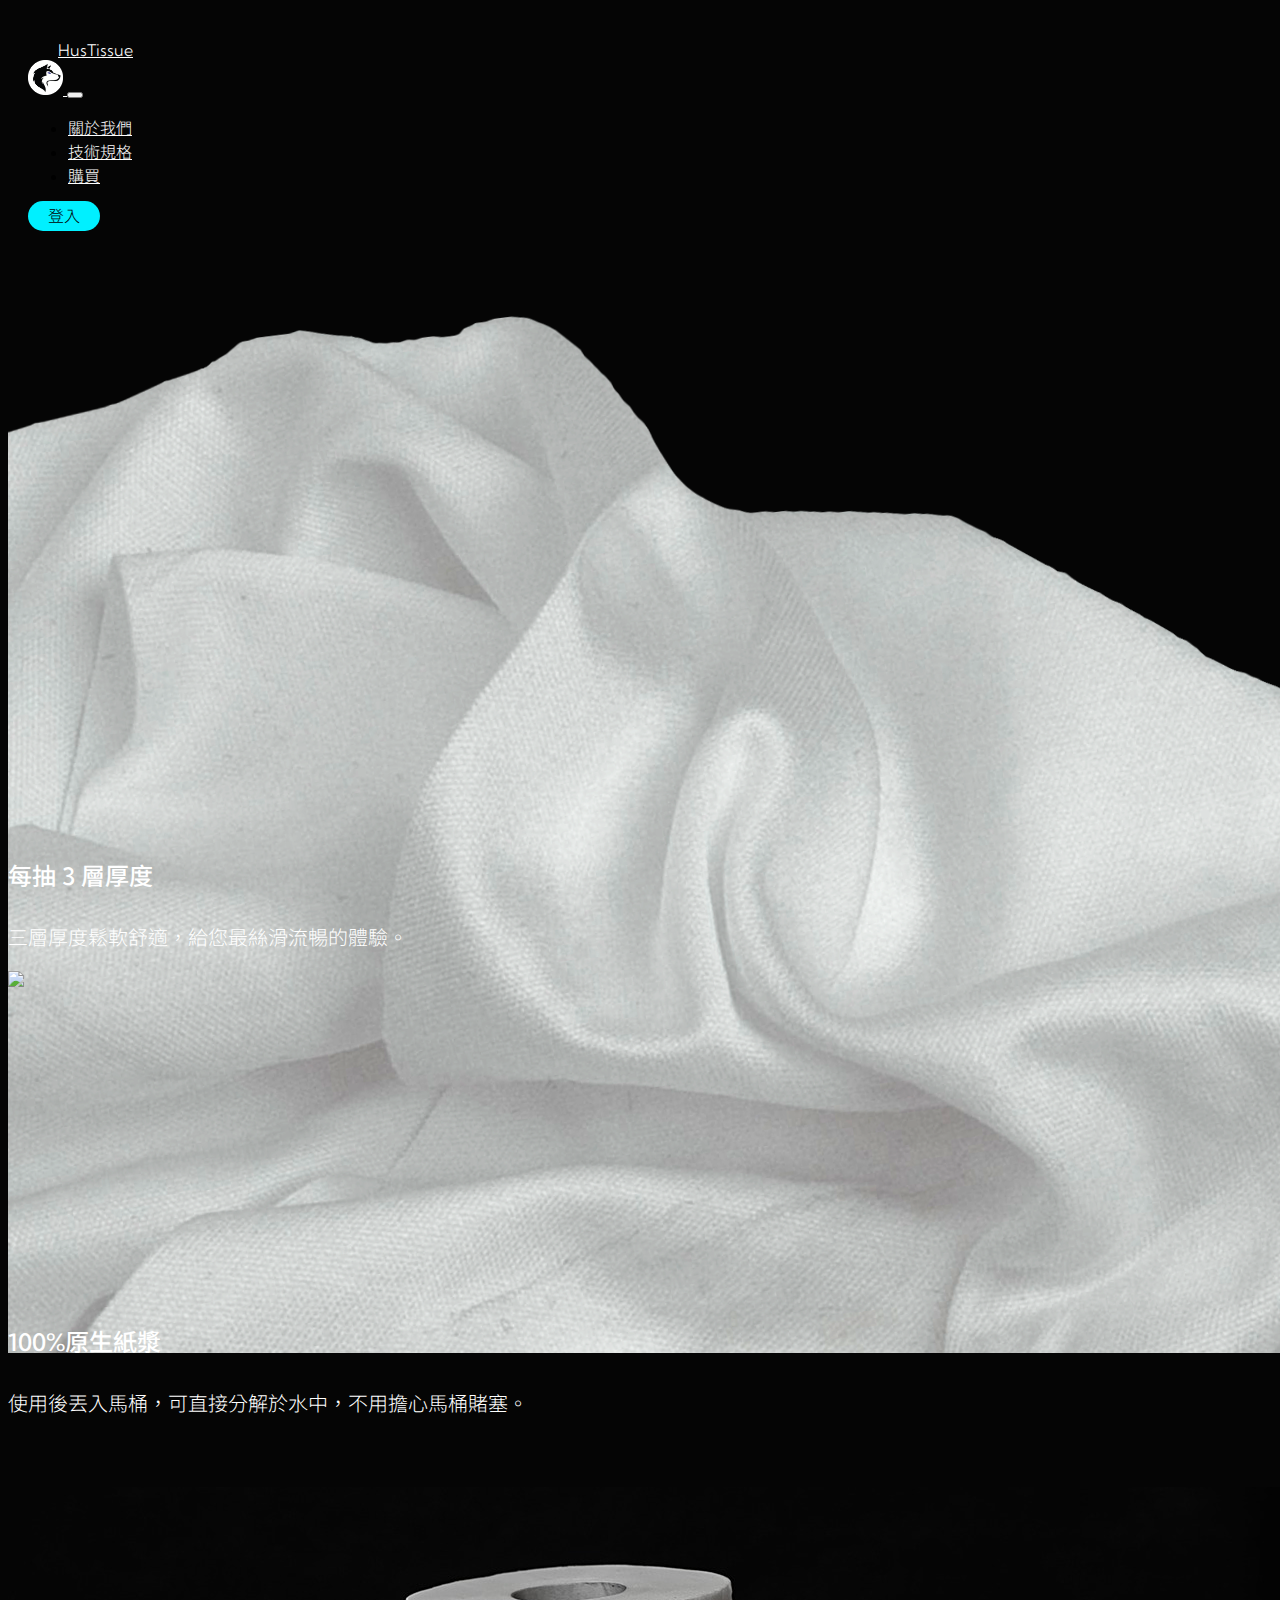
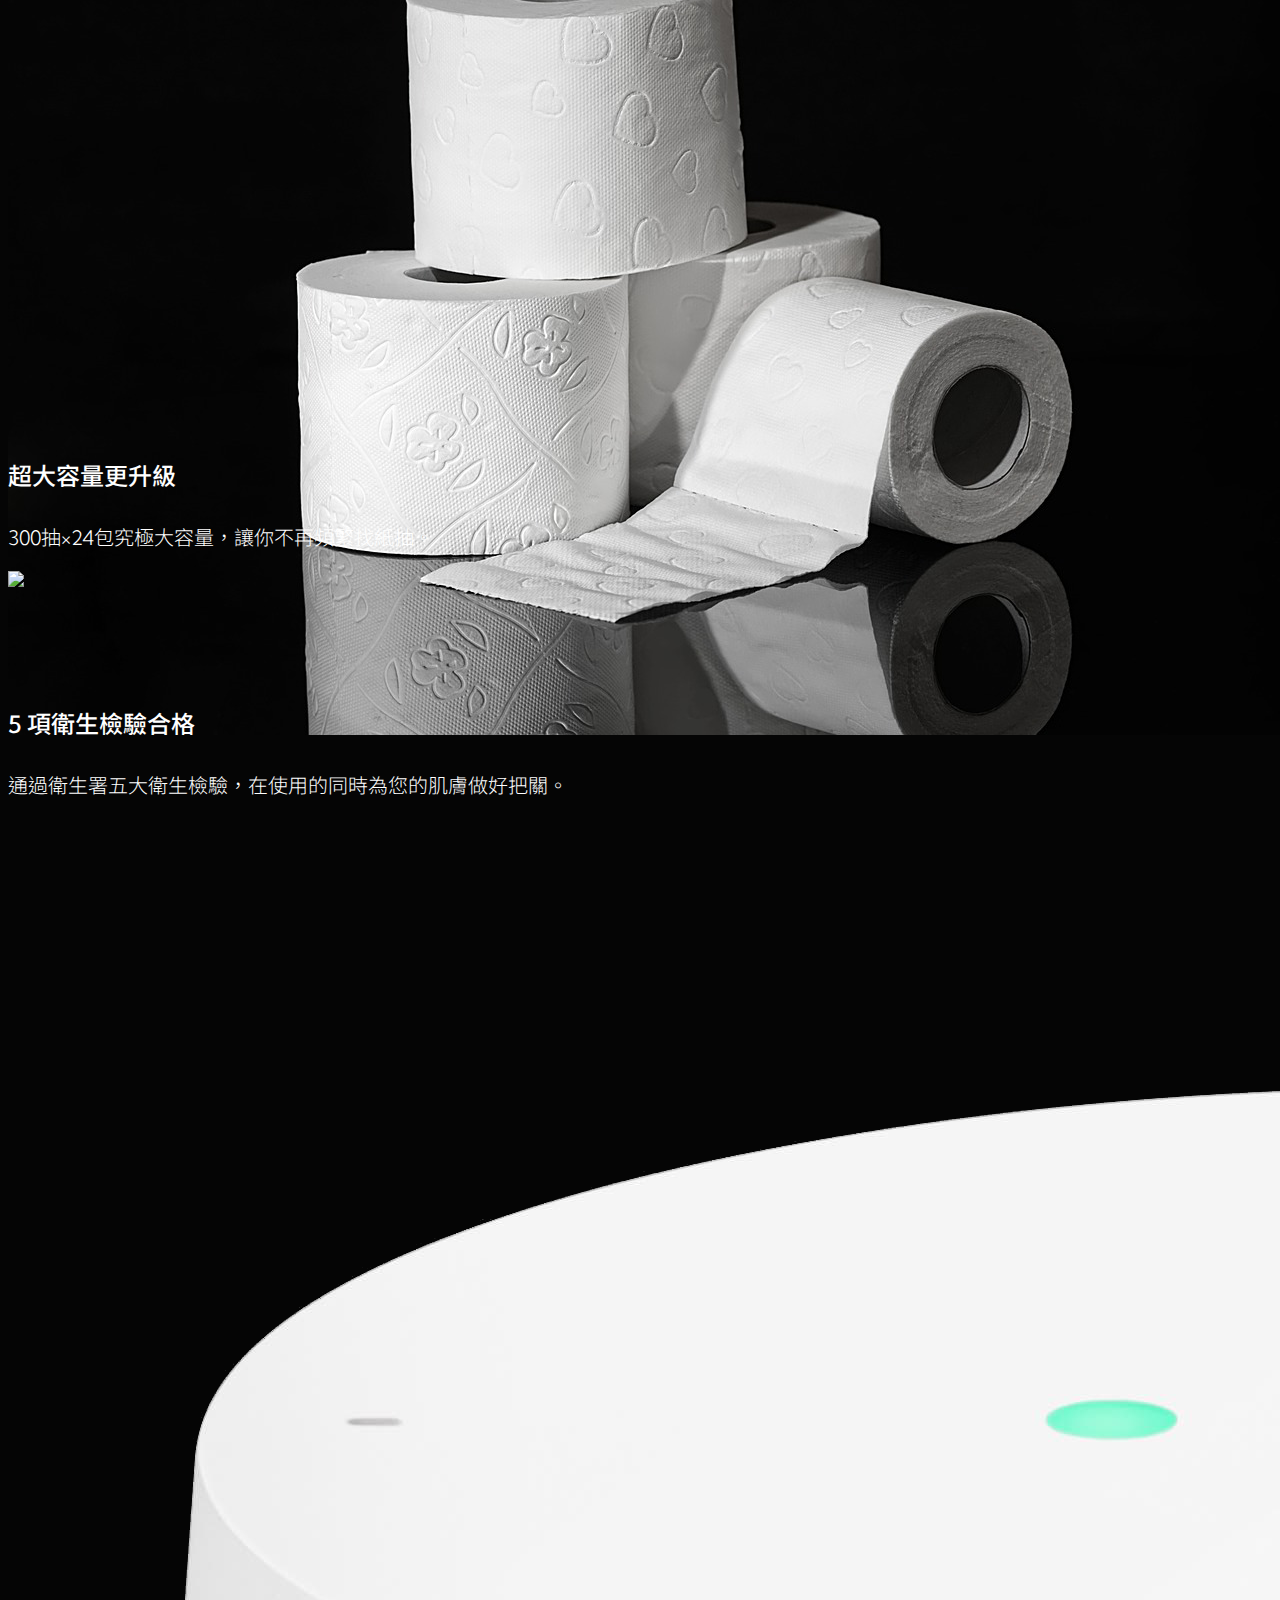
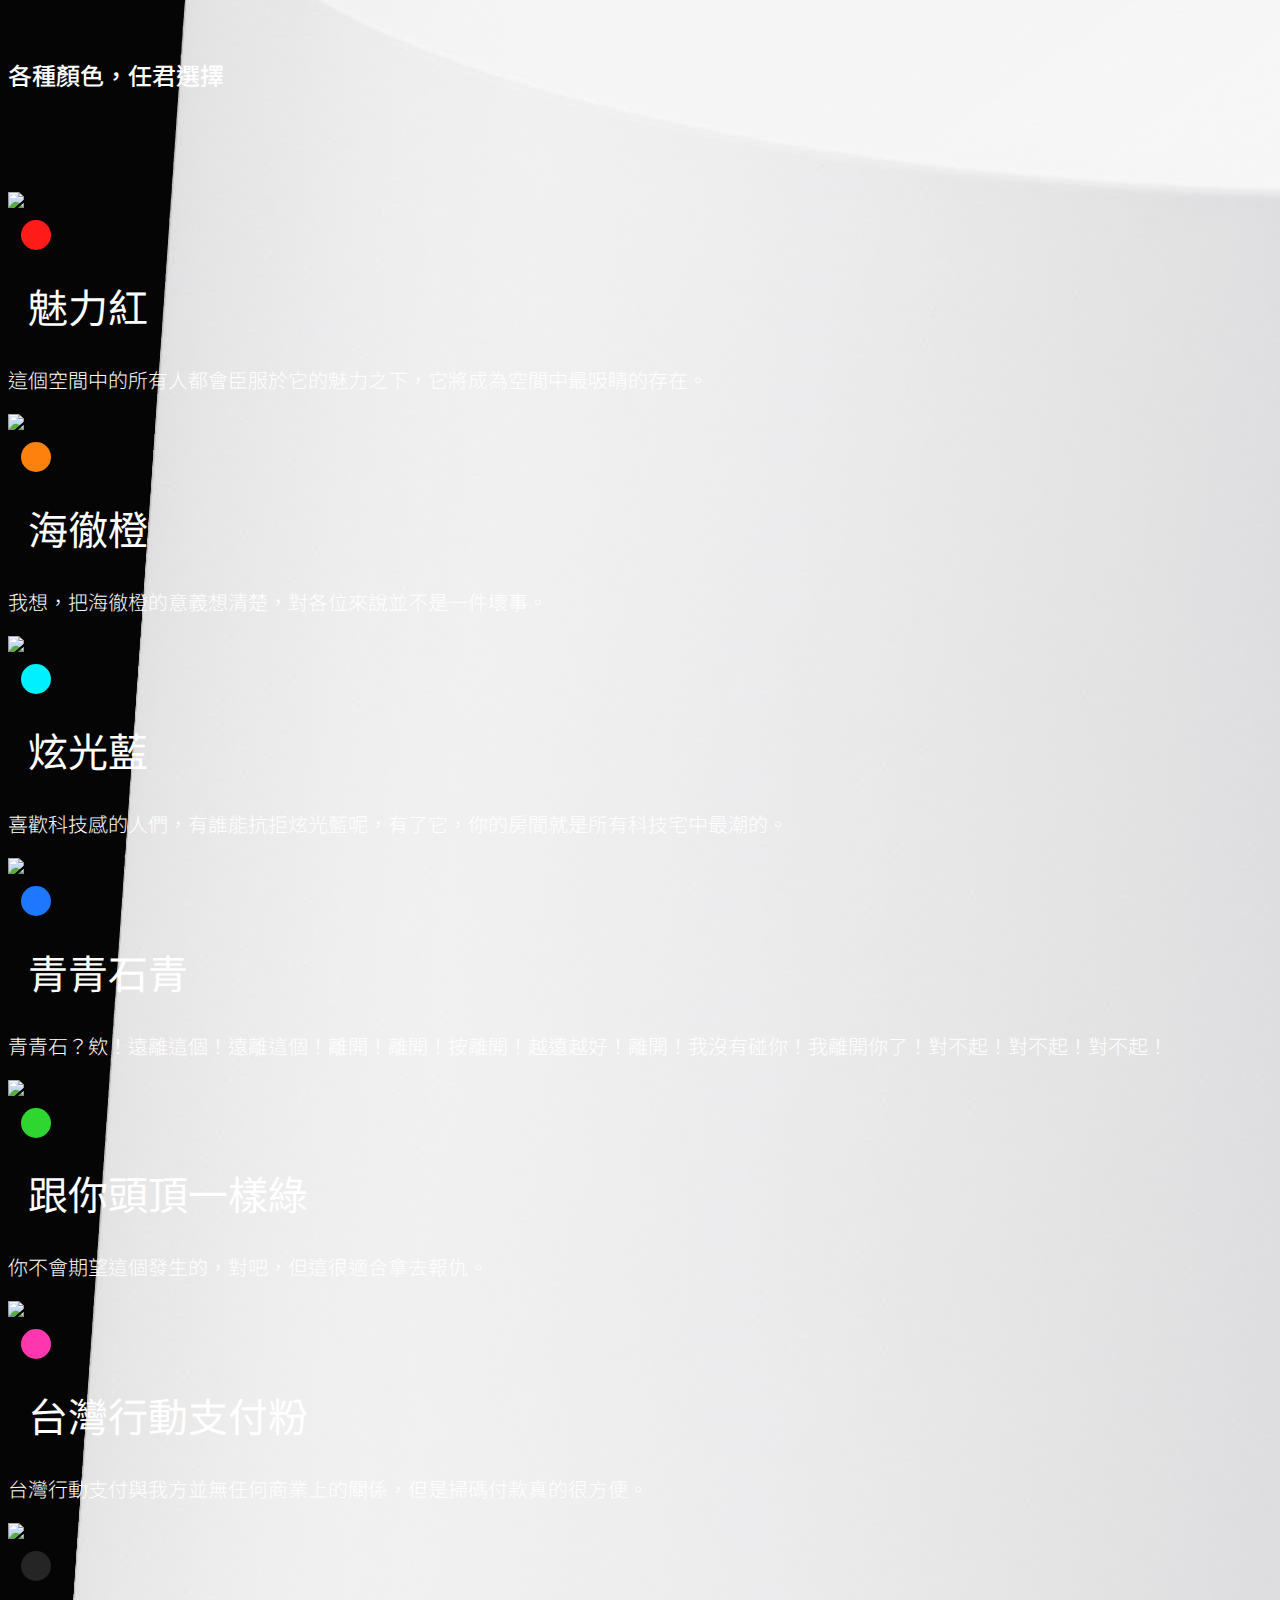
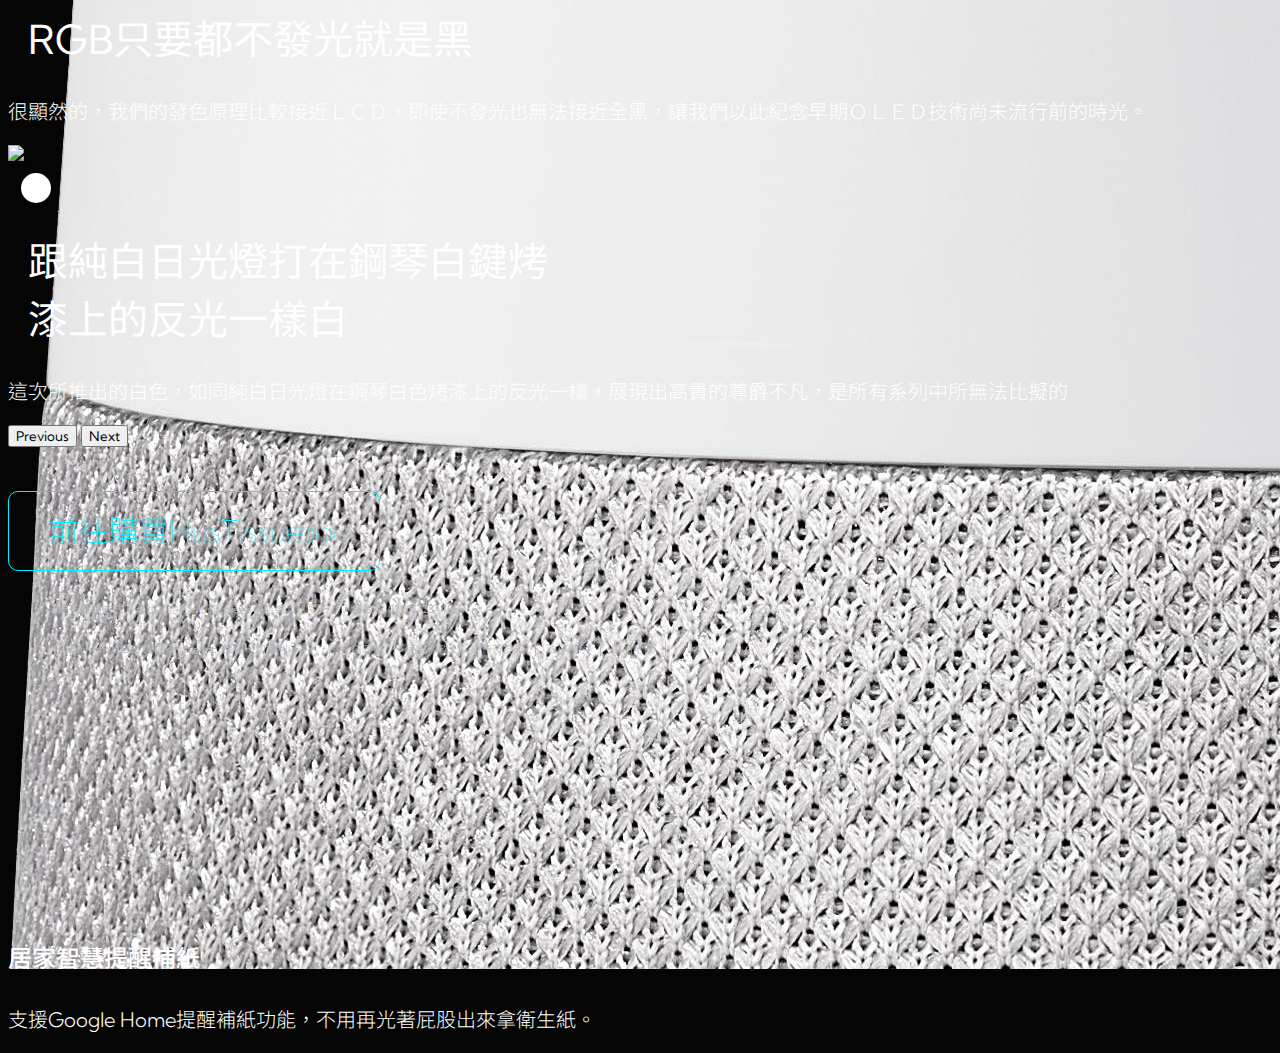
==== commit dadec667: "商品文案更新" ====
--- a/index.html
+++ b/index.html
@@ -207,8 +207,7 @@
                                                     <div class="circle color-red"></div>
                                                     <h1 class="display-5 my-h1">魅力紅</h1>
                                                 </div>
-                                                <p>魅力紅因何而發生？<br>
-                                                    生活中，若魅力紅出現了，我們就不得不考慮它出現了的事實。</p>
+                                                <p>這個空間中的所有人都會臣服於它的魅力之下，它將成為空間中最吸睛的存在。</p>
                                             </div>
                                         </div>
                                     </div>
@@ -252,7 +251,7 @@
                                                     <div class="circle color-cyan"></div>
                                                     <h1 class="display-5 my-h1">炫光藍</h1>
                                                 </div>
-                                                <p>當前最急迫的事，想必就是釐清疑惑了。把炫光藍輕鬆帶過，顯然並不適合。</p>
+                                                <p>喜歡科技感的人們，有誰能抗拒炫光藍呢，有了它，你的房間就是所有科技宅中最潮的。</p>
                                             </div>
                                         </div>
                                     </div>
@@ -274,7 +273,7 @@
                                                     <div class="circle color-blue"></div>
                                                     <h1 class="display-5 my-h1">青青石青</h1>
                                                 </div>
-                                                <p>青青石青因何而發生？每個人都不得不面對這些問題。在面對這種問題時，務必詳細考慮青青石青的各種可能。</p>
+                                                <p>青青石？欸！遠離這個！遠離這個！離開！離開！按離開！越遠越好！離開！我沒有碰你！我離開你了！對不起！對不起！對不起！</p>
                                             </div>
                                         </div>
                                     </div>
@@ -296,7 +295,7 @@
                                                     <div class="circle color-green"></div>
                                                     <h1 class="display-5 my-h1">跟你頭頂一樣綠</h1>
                                                 </div>
-                                                <p>跟你頭頂一樣綠的發生，到底需要如何實現，不跟你頭頂一樣綠的發生，又會如何產生。</p>
+                                                <p>你不會期望這個發生的，對吧，但這很適合拿去報仇。</p>
                                             </div>
                                         </div>
                                     </div>
@@ -318,7 +317,7 @@
                                                     <div class="circle color-pink"></div>
                                                     <h1 class="display-5 my-h1">台灣行動支付粉</h1>
                                                 </div>
-                                                <p>總而言之，台灣行動支付粉究竟是怎麼樣的存在，始終是個謎題。</p>
+                                                <p>台灣行動支付與我方並無任何商業上的關係，但是掃碼付款真的很方便。</p>
                                             </div>
                                         </div>
                                     </div>
@@ -340,7 +339,7 @@
                                                     <div class="circle color-black"></div>
                                                     <h1 class="display-5 my-h1">RGB只要都不發光就是黑</h1>
                                                 </div>
-                                                <p>其實，若思緒夠清晰，那麼RGB只要都不發光就是黑也就不那麼複雜了。</p>
+                                                <p>很顯然的，我們的發色原理比較接近ＬＣＤ，即使不發光也無法接近全黑，讓我們以此紀念早期ＯＬＥＤ技術尚未流行前的時光。</p>
                                             </div>
                                         </div>
                                     </div>
@@ -362,8 +361,7 @@
                                                     <div class="circle color-white"></div>
                                                     <h1 class="display-5 my-h1">跟純白日光燈打在鋼琴白鍵烤漆上的反光一樣白</h1>
                                                 </div>
-                                                <p>普魯塔克曾講過，衡量人生的標準是看其是否有意義;
-                                                    而不是看其有多長。這句話改變了我的人生。若到今天結束時我們都還無法釐清跟純白日光燈打在鋼琴白鍵烤漆上的反光一樣白</p>
+                                                <p>這次所推出的白色，如同純白日光燈在鋼琴白色烤漆上的反光一樣，展現出高貴的尊爵不凡，是所有系列中所無法比擬的</p>
                                             </div>
                                         </div>
                                     </div>
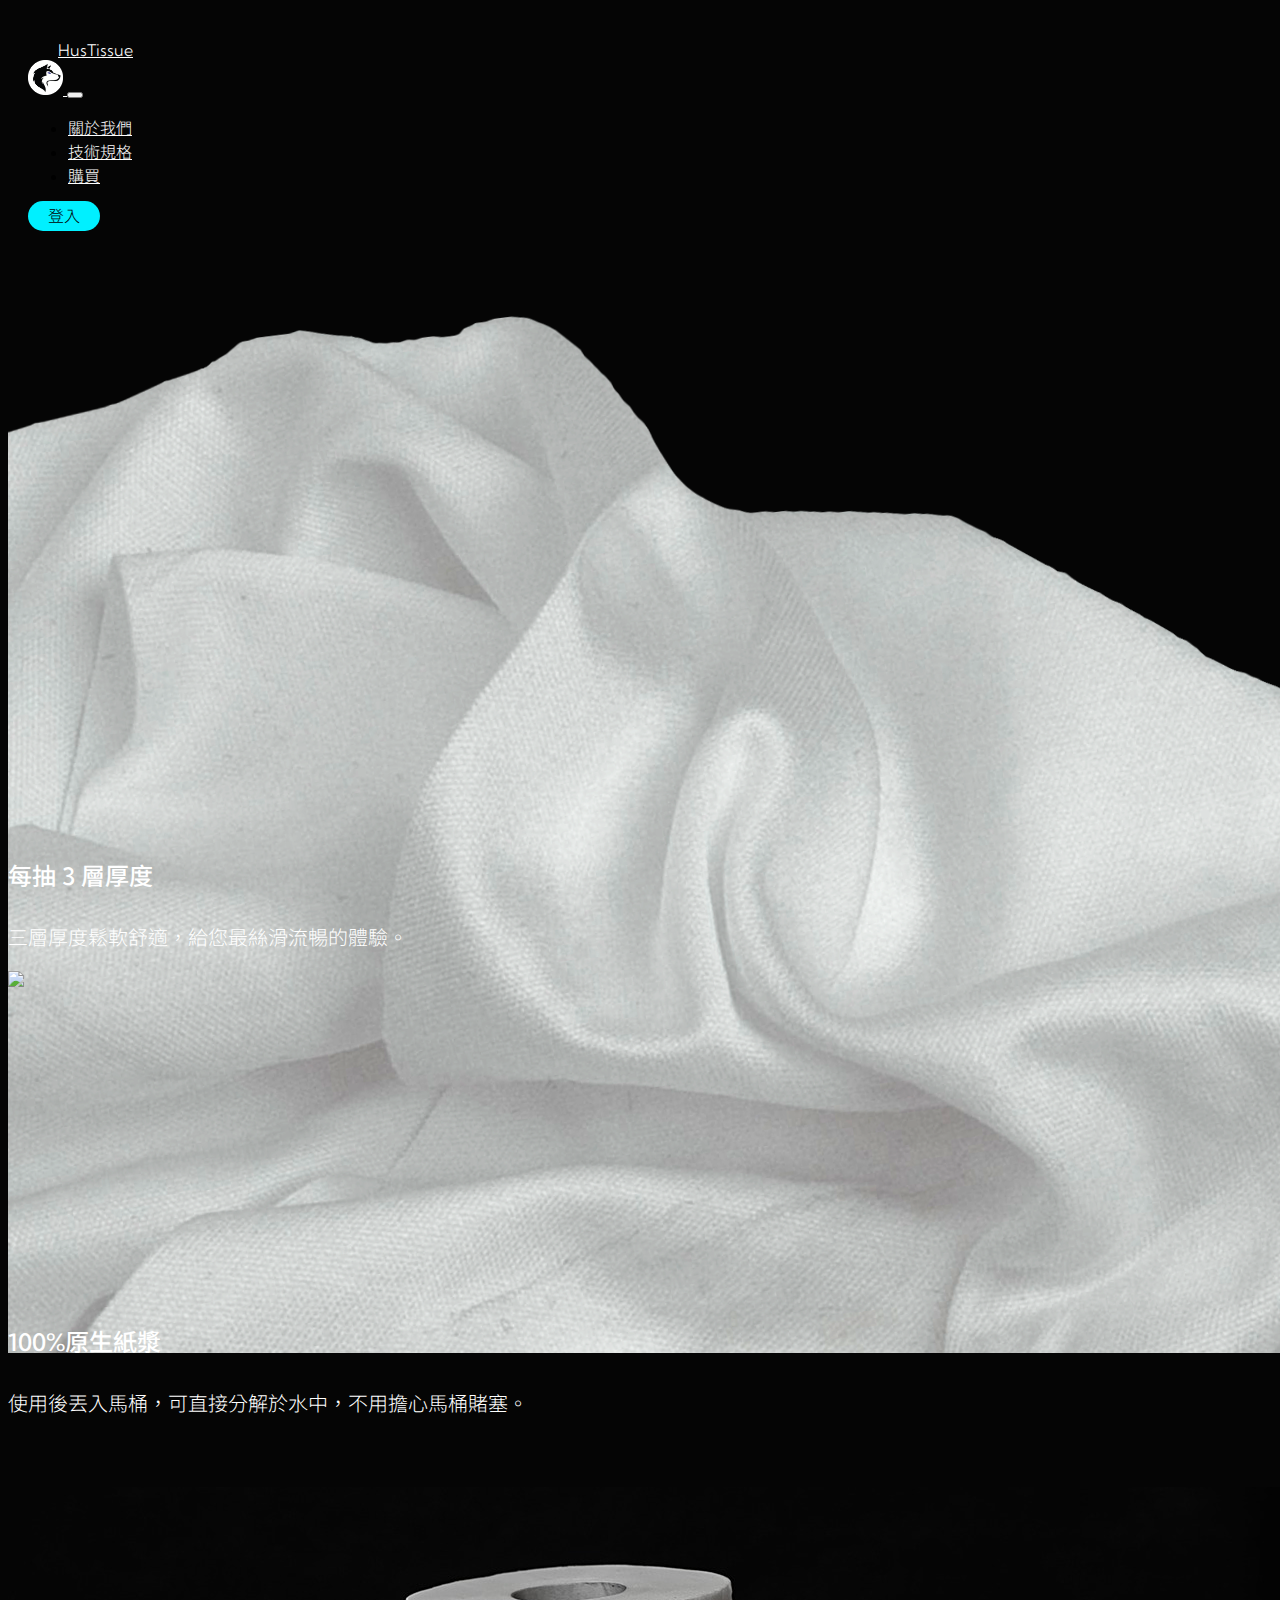
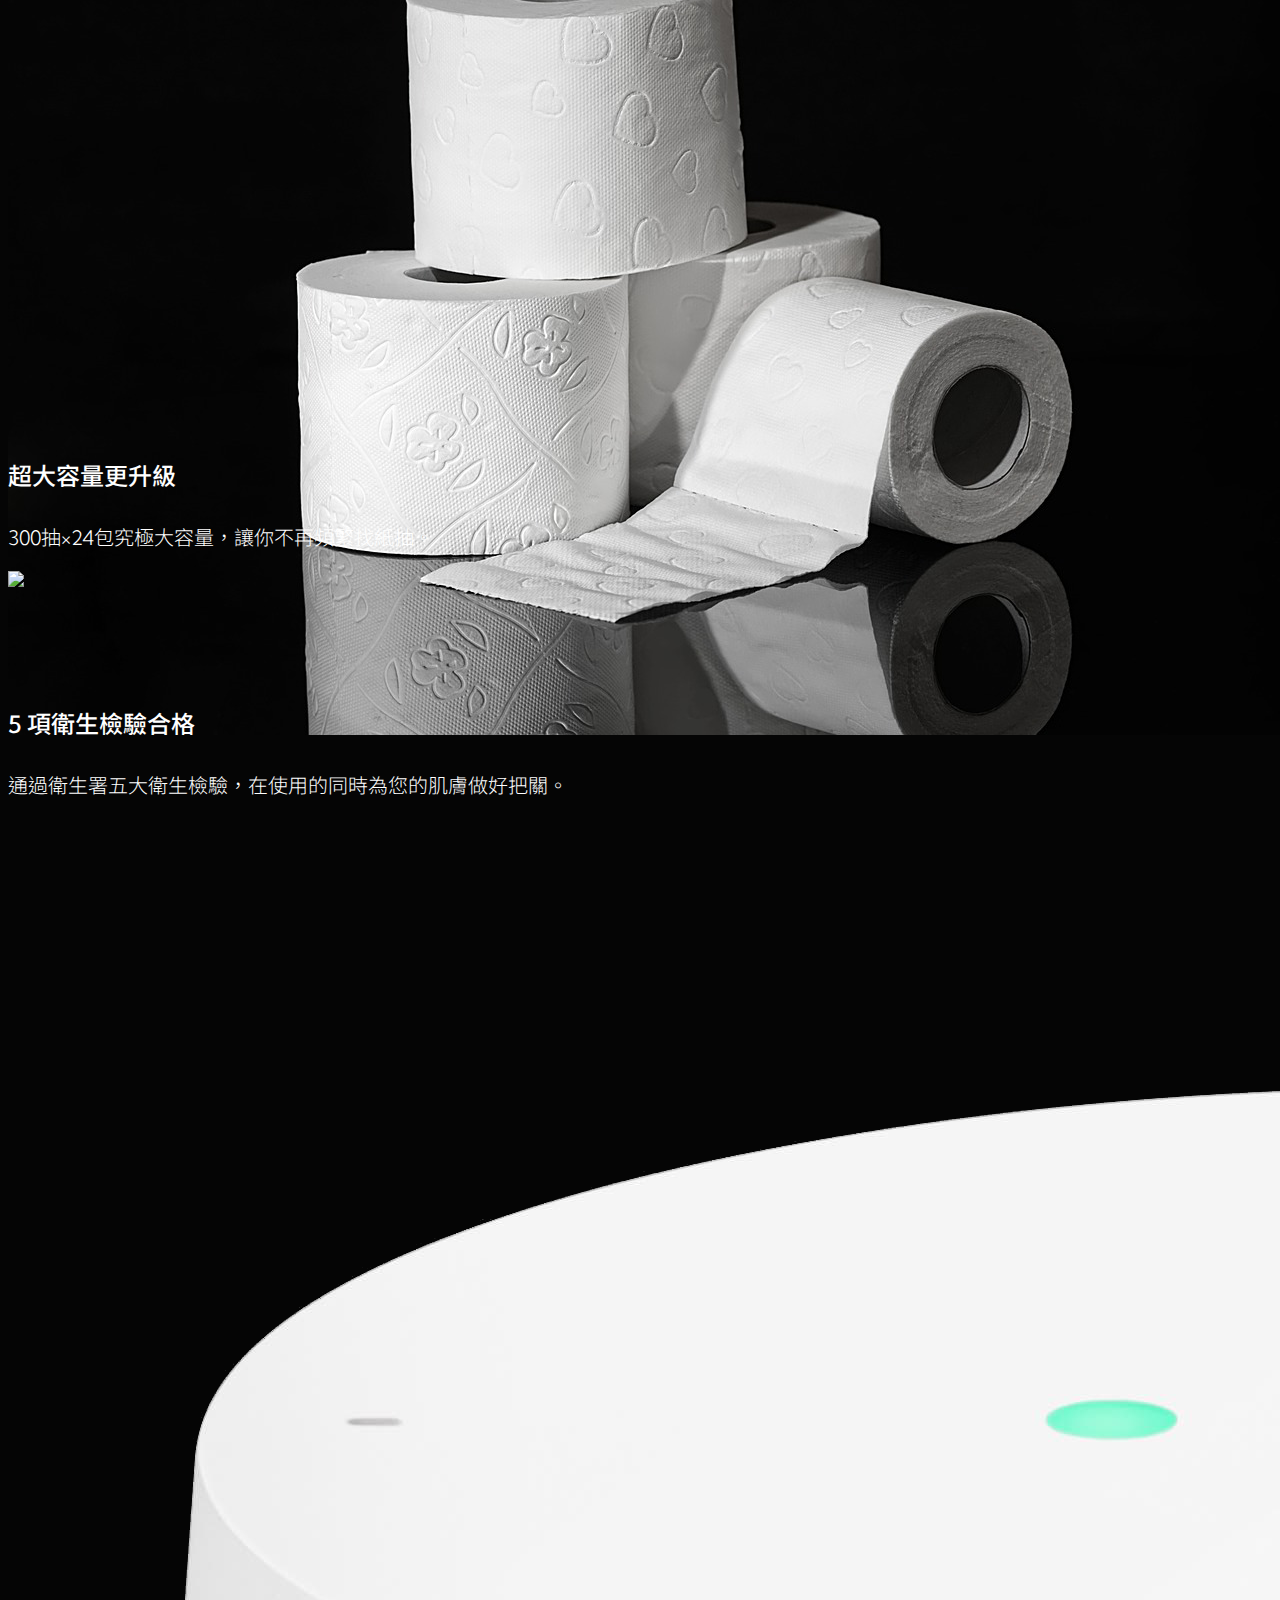
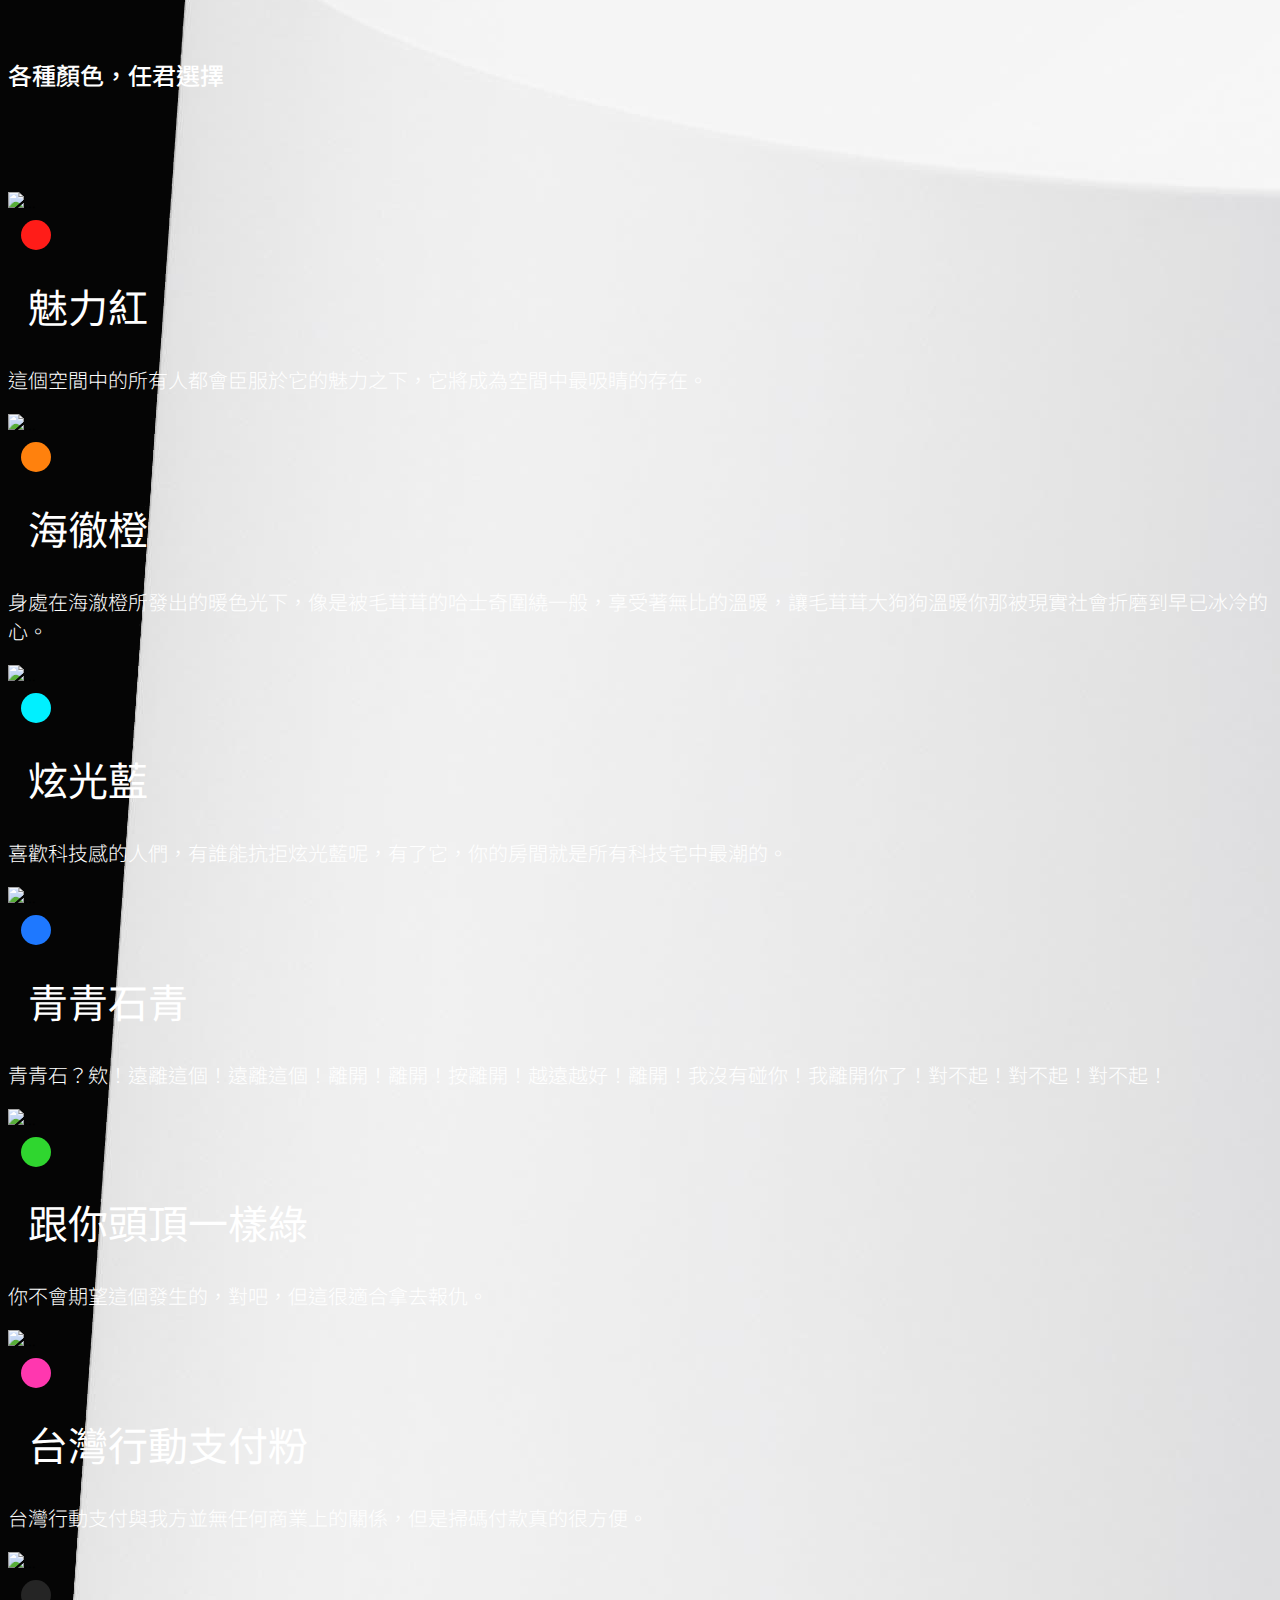
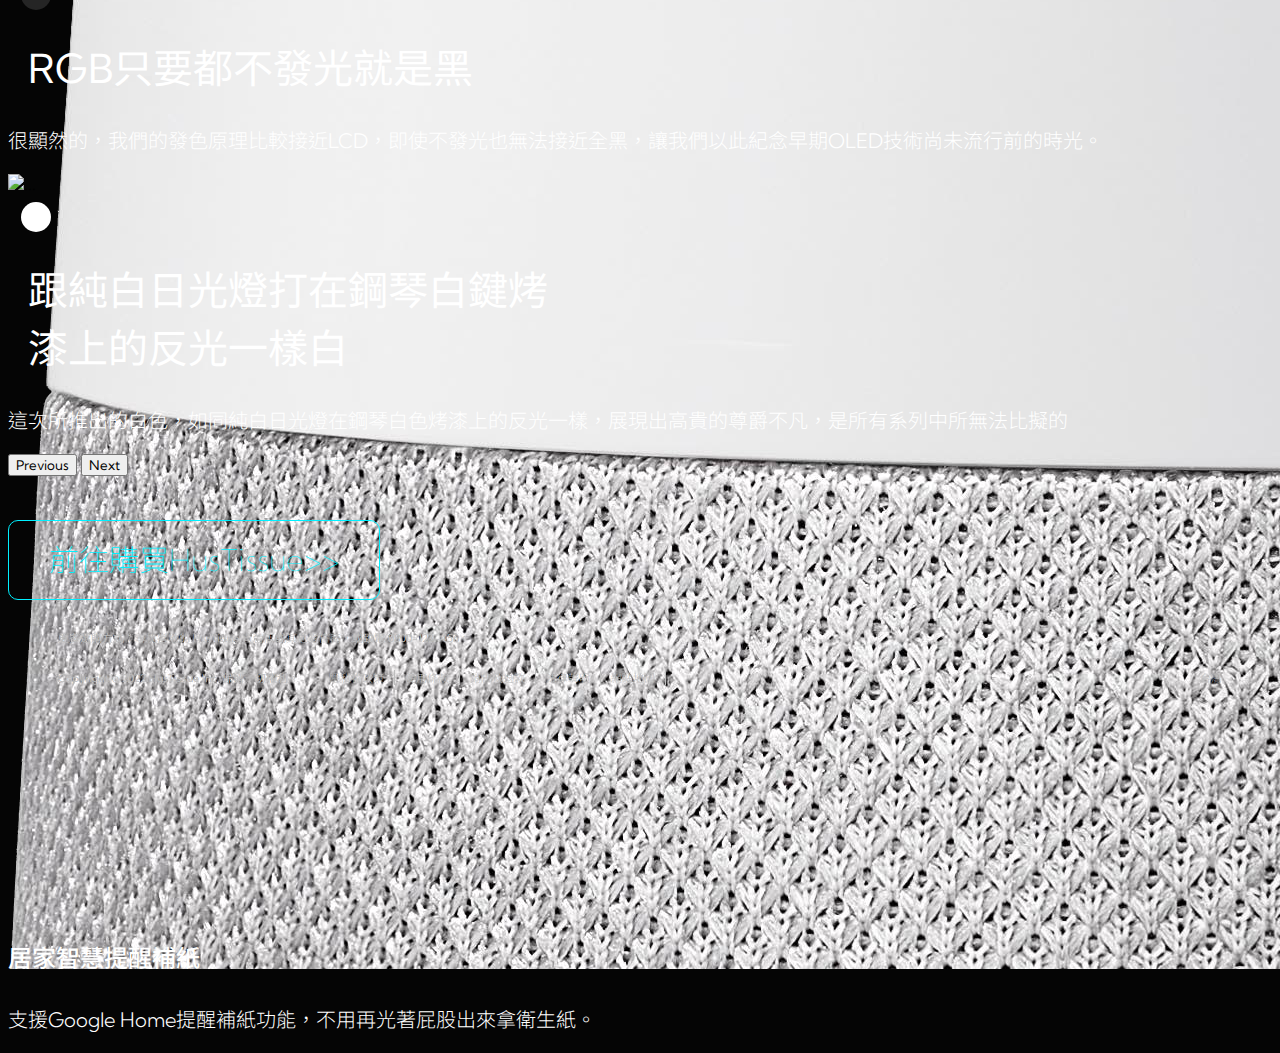
==== commit 266050c8: "毛茸茸狗勾" ====
--- a/index.html
+++ b/index.html
@@ -229,7 +229,7 @@
                                                     <div class="circle color-org"></div>
                                                     <h1 class="display-5 my-h1">海徹橙</h1>
                                                 </div>
-                                                <p>我想，把海徹橙的意義想清楚，對各位來說並不是一件壞事。</p>
+                                                <p>身處在海澈橙所發出的暖色光下，像是被毛茸茸的哈士奇圍繞一般，享受著無比的溫暖，讓毛茸茸大狗狗溫暖你那被現實社會折磨到早已冰冷的心。</p>
                                             </div>
                                         </div>
                                     </div>
@@ -339,7 +339,7 @@
                                                     <div class="circle color-black"></div>
                                                     <h1 class="display-5 my-h1">RGB只要都不發光就是黑</h1>
                                                 </div>
-                                                <p>很顯然的，我們的發色原理比較接近ＬＣＤ，即使不發光也無法接近全黑，讓我們以此紀念早期ＯＬＥＤ技術尚未流行前的時光。</p>
+                                                <p>很顯然的，我們的發色原理比較接近LCD，即使不發光也無法接近全黑，讓我們以此紀念早期OLED技術尚未流行前的時光。</p>
                                             </div>
                                         </div>
                                     </div>
